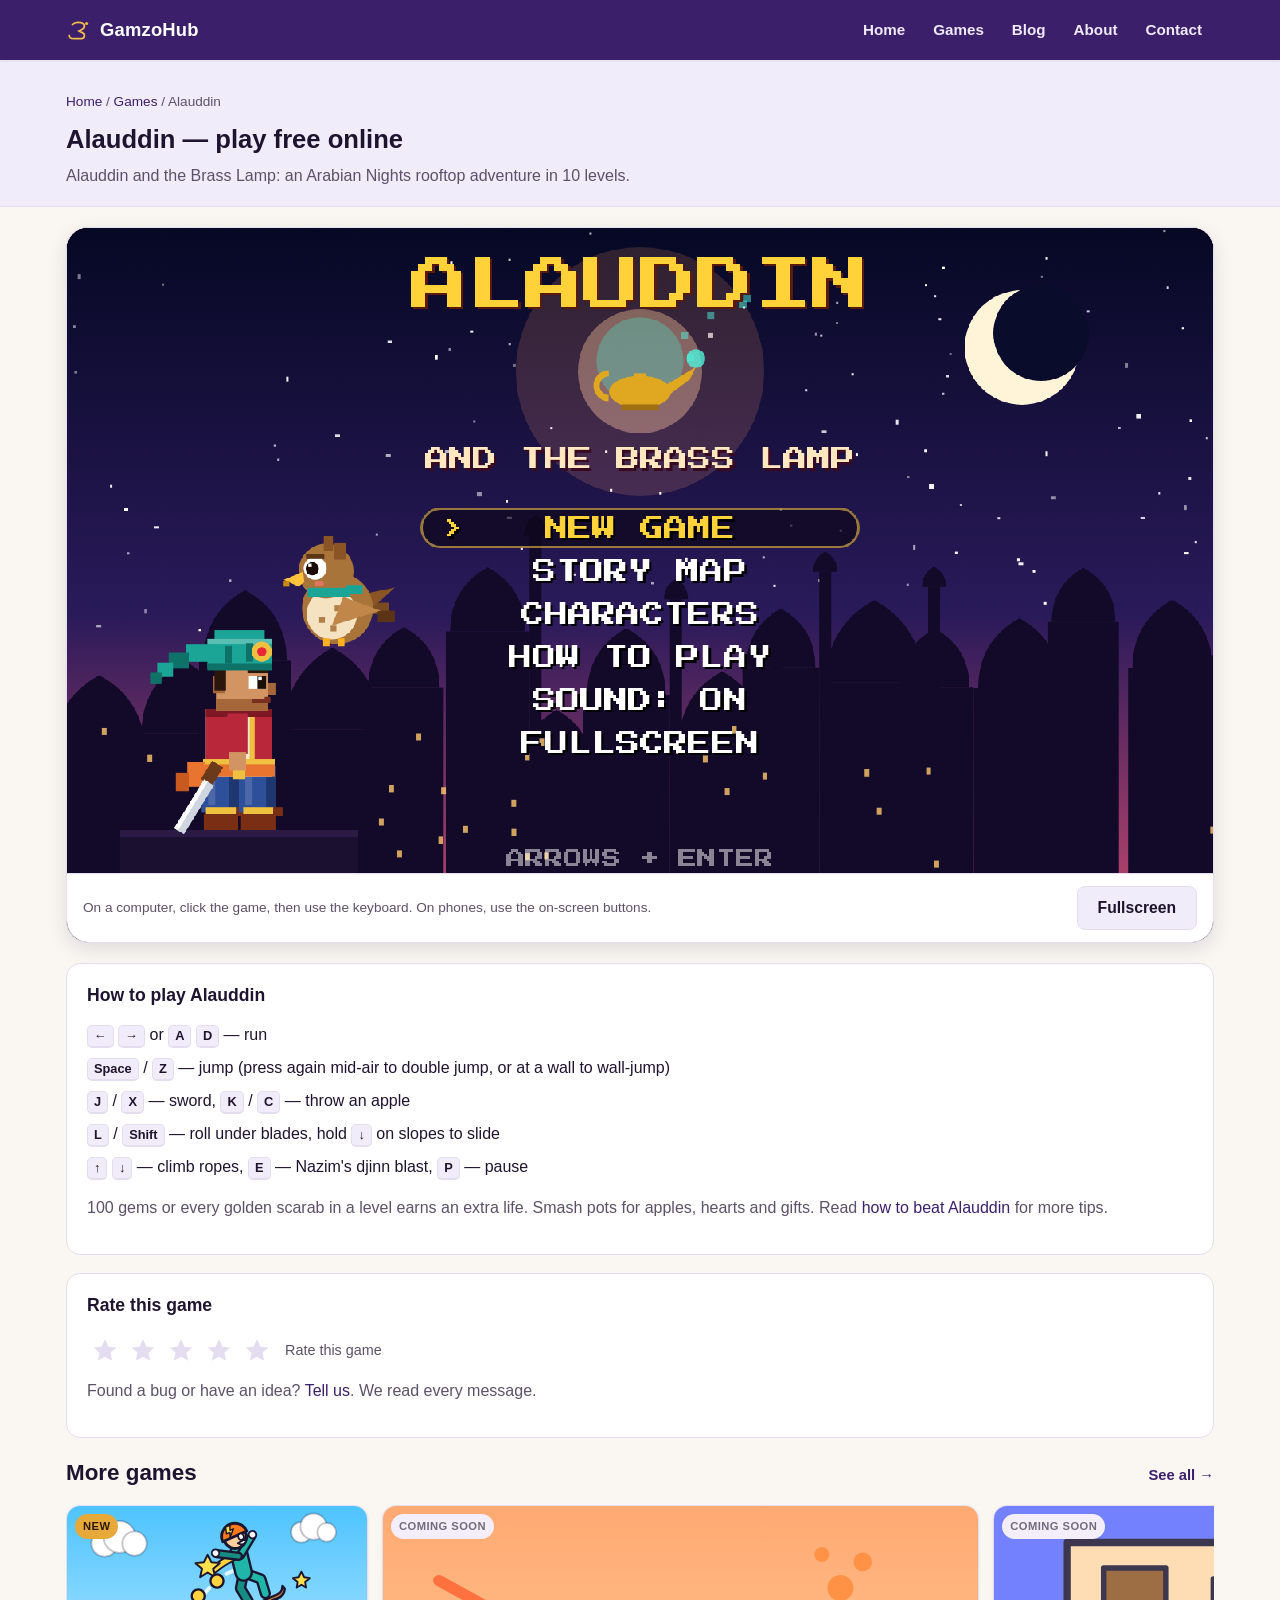
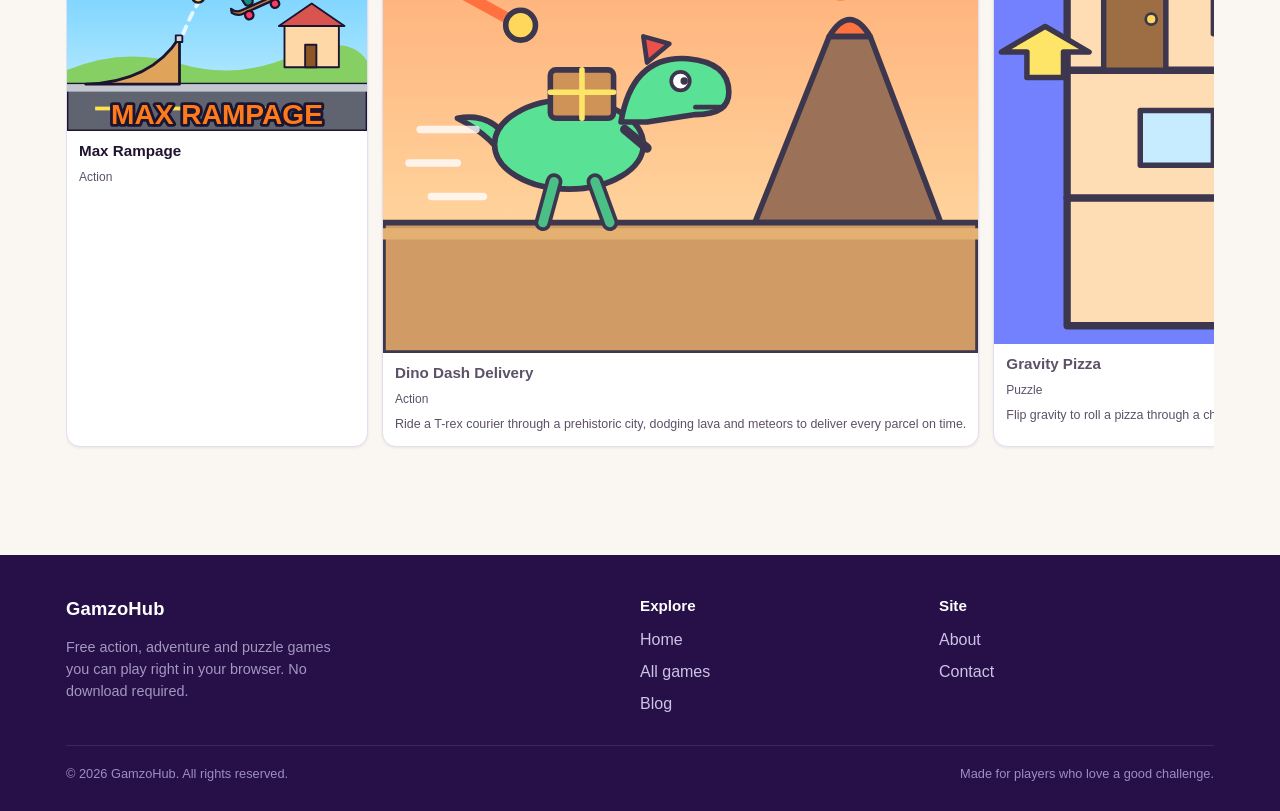
==== play/alauddin/index.html @ 5028b27e "Alauddin and Max Rampage Games Added" ====
<!doctype html>
<html lang="en">
<head>
<meta charset="utf-8">
<meta name="viewport" content="width=device-width, initial-scale=1">
<title>Play Alauddin Free Online — Arabian Nights Platformer | GamzoHub</title>
<meta name="description" content="Play Alauddin free online: run the rooftops as Alauddin, free the djinn and defeat the Serpent Vizier in this Arabian Nights platformer. No download needed.">
<meta property="og:type" content="website">
<meta property="og:site_name" content="GamzoHub">
<meta property="og:title" content="Play Alauddin Free Online — Arabian Nights Platformer | GamzoHub">
<meta property="og:description" content="Play Alauddin free online: run the rooftops as Alauddin, free the djinn and defeat the Serpent Vizier in this Arabian Nights platformer. No download needed.">
<meta property="og:url" content="https://gamzohub.com/play/alauddin/">
<meta name="twitter:card" content="summary">
<link rel="canonical" href="https://gamzohub.com/play/alauddin/">
<link rel="icon" href="/favicon.svg" type="image/svg+xml">
<link rel="stylesheet" href="/assets/css/style.css">
</head>
<body>
<a class="skip-link" href="#main">Skip to content</a>

<header class="site-header">
  <div class="container">
    <a class="brand" href="/">
      <svg class="lamp-icon" viewBox="0 0 24 24" fill="none" aria-hidden="true"><path d="M3 17c0 2 2 3 4 3h7c2 0 3-1 3-3 0-1.5-1.5-2.5-3-3l-2-1 2-1c2-1 3-2 3-3.5C17 6 14 5 11 5c-2 0-4 .7-5 2" stroke="#f2b94b" stroke-width="1.6" stroke-linecap="round"/><circle cx="19" cy="6" r="1.4" fill="#f2b94b"/></svg>
      GamzoHub
    </a>
    <nav class="nav-desktop" aria-label="Primary">
      <ul>
        <li><a href="/">Home</a></li>
        <li><a href="/games/">Games</a></li>
        <li><a href="/blog/">Blog</a></li>
        <li><a href="/about/">About</a></li>
        <li><a href="/contact/">Contact</a></li>
      </ul>
    </nav>
    <button class="nav-toggle" aria-label="Open menu" aria-expanded="false" aria-controls="mobile-nav">
      <svg viewBox="0 0 24 24" fill="none" stroke="currentColor" stroke-width="2" stroke-linecap="round"><path d="M4 7h16M4 12h16M4 17h16"/></svg>
    </button>
  </div>
</header>
<nav class="nav-mobile" id="mobile-nav" aria-label="Mobile">
  <ul>
    <li><a href="/">Home</a></li>
    <li><a href="/games/">Games</a></li>
    <li><a href="/blog/">Blog</a></li>
    <li><a href="/about/">About</a></li>
    <li><a href="/contact/">Contact</a></li>
  </ul>
</nav>

<main id="main">
  <div class="play-hero">
    <div class="container">
      <p class="breadcrumb"><a href="/">Home</a> / <a href="/games/">Games</a> / Alauddin</p>
      <h1>Alauddin — play free online</h1>
      <p class="tagline">Alauddin and the Brass Lamp: an Arabian Nights rooftop adventure in 10 levels.</p>
    </div>
  </div>

  <div class="container">
    <section class="game-stage game-stage--frame" aria-label="Alauddin game">
      <div class="game-frame-wrap">
        <iframe id="alauddin-frame" src="/games/alauddin/game.html" title="Alauddin — Alauddin and the Brass Lamp" allow="fullscreen; gamepad; autoplay" allowfullscreen></iframe>
      </div>
      <div class="game-frame-actions">
        <div><span class="text-muted">On a computer, click the game, then use the keyboard. On phones, use the on-screen buttons.</span></div>
        <button class="btn btn-secondary" id="alauddin-fullscreen" type="button">Fullscreen</button>
      </div>
    </section>

    <section class="instructions-card">
      <h2>How to play Alauddin</h2>
      <ul class="controls-list">
        <li><kbd>←</kbd> <kbd>→</kbd> or <kbd>A</kbd> <kbd>D</kbd> — run</li>
        <li><kbd>Space</kbd> / <kbd>Z</kbd> — jump (press again mid-air to double jump, or at a wall to wall-jump)</li>
        <li><kbd>J</kbd> / <kbd>X</kbd> — sword, <kbd>K</kbd> / <kbd>C</kbd> — throw an apple</li>
        <li><kbd>L</kbd> / <kbd>Shift</kbd> — roll under blades, hold <kbd>↓</kbd> on slopes to slide</li>
        <li><kbd>↑</kbd> <kbd>↓</kbd> — climb ropes, <kbd>E</kbd> — Nazim's djinn blast, <kbd>P</kbd> — pause</li>
      </ul>
      <p class="text-muted">100 gems or every golden scarab in a level earns an extra life. Smash pots for apples, hearts and gifts. Read <a href="/blog/beat-alauddin-level-5/">how to beat Alauddin</a> for more tips.</p>
    </section>

    <section class="info-card">
      <h2>Rate this game</h2>
      <div class="rating-widget" id="alauddin-rating">
        <div class="stars" role="group" aria-label="Rate Alauddin out of 5 stars">
          <button type="button" data-value="1" aria-label="1 star"><svg viewBox="0 0 24 24" fill="currentColor"><path d="M12 2l2.9 6.3 6.9.6-5.2 4.6 1.6 6.8L12 16.9 5.8 20.3l1.6-6.8L2.2 8.9l6.9-.6z"/></svg></button>
          <button type="button" data-value="2" aria-label="2 stars"><svg viewBox="0 0 24 24" fill="currentColor"><path d="M12 2l2.9 6.3 6.9.6-5.2 4.6 1.6 6.8L12 16.9 5.8 20.3l1.6-6.8L2.2 8.9l6.9-.6z"/></svg></button>
          <button type="button" data-value="3" aria-label="3 stars"><svg viewBox="0 0 24 24" fill="currentColor"><path d="M12 2l2.9 6.3 6.9.6-5.2 4.6 1.6 6.8L12 16.9 5.8 20.3l1.6-6.8L2.2 8.9l6.9-.6z"/></svg></button>
          <button type="button" data-value="4" aria-label="4 stars"><svg viewBox="0 0 24 24" fill="currentColor"><path d="M12 2l2.9 6.3 6.9.6-5.2 4.6 1.6 6.8L12 16.9 5.8 20.3l1.6-6.8L2.2 8.9l6.9-.6z"/></svg></button>
          <button type="button" data-value="5" aria-label="5 stars"><svg viewBox="0 0 24 24" fill="currentColor"><path d="M12 2l2.9 6.3 6.9.6-5.2 4.6 1.6 6.8L12 16.9 5.8 20.3l1.6-6.8L2.2 8.9l6.9-.6z"/></svg></button>
        </div>
        <span class="rating-summary">Rate this game</span>
      </div>
      <p class="text-muted" style="margin-top:10px;">Found a bug or have an idea? <a href="/contact/">Tell us</a>. We read every message.</p>
    </section>

    <section class="section" aria-labelledby="related-heading" style="padding-top:0;">
      <div class="section-head">
        <h2 id="related-heading">More games</h2>
        <a class="see-all" href="/games/">See all →</a>
      </div>
      <div class="related-strip" id="related-strip"></div>
    </section>
  </div>
</main>

<footer class="site-footer">
  <div class="container">
    <div class="footer-grid">
      <div class="footer-brand">
        <div class="brand" style="color:#fff;margin-bottom:8px;">GamzoHub</div>
        <p>Free action, adventure and puzzle games you can play right in your browser. No download required.</p>
      </div>
      <div>
        <h4>Explore</h4>
        <ul>
          <li><a href="/">Home</a></li>
          <li><a href="/games/">All games</a></li>
          <li><a href="/blog/">Blog</a></li>
        </ul>
      </div>
      <div>
        <h4>Site</h4>
        <ul>
          <li><a href="/about/">About</a></li>
          <li><a href="/contact/">Contact</a></li>
        </ul>
      </div>
    </div>
    <div class="footer-bottom">
      <span>&copy; 2026 GamzoHub. All rights reserved.</span>
      <span>Made for players who love a good challenge.</span>
    </div>
  </div>
</footer>

<script src="/assets/js/games-data.js"></script>
<script src="/assets/js/main.js"></script>
<script>
  (function () {
    const strip = document.getElementById("related-strip");
    (window.GAMZOHUB_GAMES || [])
      .filter((g) => g.slug !== "alauddin")
      .forEach((g) => strip.appendChild(gamzohubCreateCard(g)));
    gamzohubInitRatingWidget(document.getElementById("alauddin-rating"), "alauddin");
    const frame = document.getElementById("alauddin-frame");
    document.getElementById("alauddin-fullscreen").addEventListener("click", function () {
      const req = frame.requestFullscreen || frame.webkitRequestFullscreen;
      // iOS Safari can't fullscreen an iframe, so open the game on its own page instead.
      if (!req || !(document.fullscreenEnabled || document.webkitFullscreenEnabled)) { window.location.href = "/games/alauddin/game.html"; return; }
      Promise.resolve(req.call(frame)).catch(function () { window.location.href = "/games/alauddin/game.html"; });
      frame.focus({ preventScroll: true });
    });
    frame.addEventListener("load", function () { frame.focus({ preventScroll: true }); });
  })();
</script>
</body>
</html>
---- assets/css/style.css ----
/* GamzoHub design system — mobile-first */

:root {
  /* Brand surfaces stay deep purple in both themes so white text keeps contrast. */
  --brand: #3b1f6b;
  --brand-dark: #271047;
  --color-bg: #faf7f2;
  --color-surface: #ffffff;
  --color-surface-2: #f1ecf9;
  --color-text: #1f1430;
  --color-text-muted: #5c5168;
  --color-primary: #3b1f6b;
  --color-primary-dark: #271047;
  --color-accent: #e8a93b;
  --color-accent-dark: #c6861c;
  --color-border: #e4ddf0;
  --color-success: #2f9e5b;
  --radius-sm: 8px;
  --radius-md: 14px;
  --radius-lg: 22px;
  --shadow-sm: 0 1px 3px rgba(31, 20, 48, 0.08);
  --shadow-md: 0 6px 20px rgba(31, 20, 48, 0.12);
  --shadow-lg: 0 14px 40px rgba(31, 20, 48, 0.18);
  --header-h: 60px;
  --max-w: 1180px;
  --font-sans: -apple-system, BlinkMacSystemFont, "Segoe UI", Roboto, Helvetica, Arial, sans-serif;
}

@media (prefers-color-scheme: dark) {
  :root:not([data-theme="light"]) {
    --color-bg: #140c22;
    --color-surface: #1d1333;
    --color-surface-2: #261a40;
    --color-text: #f3eefc;
    --color-text-muted: #b6abc9;
    --color-primary: #a98cf0;
    --color-primary-dark: #8a68e0;
    --color-accent: #f2b94b;
    --color-accent-dark: #e8a93b;
    --color-border: #332552;
    --shadow-sm: 0 1px 3px rgba(0, 0, 0, 0.35);
    --shadow-md: 0 6px 20px rgba(0, 0, 0, 0.45);
    --shadow-lg: 0 14px 40px rgba(0, 0, 0, 0.55);
  }
}

:root[data-theme="dark"] {
  --color-bg: #140c22;
  --color-surface: #1d1333;
  --color-surface-2: #261a40;
  --color-text: #f3eefc;
  --color-text-muted: #b6abc9;
  --color-primary: #a98cf0;
  --color-primary-dark: #8a68e0;
  --color-accent: #f2b94b;
  --color-accent-dark: #e8a93b;
  --color-border: #332552;
  --shadow-sm: 0 1px 3px rgba(0, 0, 0, 0.35);
  --shadow-md: 0 6px 20px rgba(0, 0, 0, 0.45);
  --shadow-lg: 0 14px 40px rgba(0, 0, 0, 0.55);
}

* { box-sizing: border-box; }
html { -webkit-text-size-adjust: 100%; scroll-behavior: smooth; }

body {
  margin: 0;
  background: var(--color-bg);
  color: var(--color-text);
  font-family: var(--font-sans);
  line-height: 1.5;
  -webkit-font-smoothing: antialiased;
}

img, svg { max-width: 100%; display: block; }
a { color: var(--color-primary); text-decoration: none; }
a:hover { text-decoration: underline; }

.container {
  max-width: var(--max-w);
  margin: 0 auto;
  padding: 0 16px;
}

/* Skip link for a11y */
.skip-link {
  position: absolute;
  left: -9999px;
  top: 0;
  background: var(--color-primary);
  color: #fff;
  padding: 10px 16px;
  border-radius: 0 0 8px 0;
  z-index: 1000;
}
.skip-link:focus { left: 0; }

:focus-visible {
  outline: 3px solid var(--color-accent);
  outline-offset: 2px;
}

/* ---------- Header ---------- */
.site-header {
  position: sticky;
  top: 0;
  z-index: 100;
  height: var(--header-h);
  display: flex;
  align-items: center;
  background: var(--brand);
  box-shadow: var(--shadow-sm);
}

.site-header .container {
  display: flex;
  align-items: center;
  justify-content: space-between;
  gap: 12px;
  width: 100%;
}

.brand {
  display: flex;
  align-items: center;
  gap: 8px;
  font-weight: 800;
  font-size: 1.15rem;
  color: #fff;
  letter-spacing: 0.2px;
}
.brand:hover { text-decoration: none; opacity: 0.92; }
.brand .lamp-icon { width: 26px; height: 26px; flex: none; }

.nav-desktop {
  display: none;
}
.nav-desktop ul {
  display: flex;
  gap: 4px;
  margin: 0;
  padding: 0;
  list-style: none;
}
.nav-desktop a {
  color: #efe9fb;
  padding: 8px 12px;
  border-radius: var(--radius-sm);
  font-weight: 600;
  font-size: 0.95rem;
}
.nav-desktop a:hover,
.nav-desktop a[aria-current="page"] {
  background: rgba(255, 255, 255, 0.12);
  text-decoration: none;
  color: #fff;
}

.nav-toggle {
  display: inline-flex;
  align-items: center;
  justify-content: center;
  width: 42px;
  height: 42px;
  border-radius: var(--radius-sm);
  background: transparent;
  border: none;
  color: #fff;
  cursor: pointer;
}
.nav-toggle:hover { background: rgba(255, 255, 255, 0.12); }
.nav-toggle svg { width: 24px; height: 24px; }

.nav-mobile {
  display: none;
  position: fixed;
  inset: var(--header-h) 0 0 0;
  background: var(--brand-dark);
  z-index: 99;
  overflow-y: auto;
}
.nav-mobile.open { display: block; }
.nav-mobile ul {
  list-style: none;
  margin: 0;
  padding: 10px 16px 24px;
}
.nav-mobile a {
  display: block;
  color: #fff;
  font-size: 1.1rem;
  font-weight: 600;
  padding: 14px 6px;
  border-bottom: 1px solid rgba(255, 255, 255, 0.1);
}
.nav-mobile a:hover { text-decoration: none; opacity: 0.85; }

@media (min-width: 760px) {
  .nav-desktop { display: block; }
  .nav-toggle { display: none; }
  .nav-mobile { display: none !important; }
}

/* ---------- Hero ---------- */
.hero {
  background: radial-gradient(1200px 400px at 20% -10%, rgba(232, 169, 59, 0.25), transparent 60%),
    linear-gradient(160deg, var(--brand), var(--brand-dark));
  color: #fff;
  padding: 44px 0 56px;
}
.hero h1 {
  font-size: clamp(1.7rem, 5vw, 2.7rem);
  margin: 0 0 10px;
  line-height: 1.15;
}
.hero p {
  color: #e7defa;
  font-size: 1.05rem;
  max-width: 55ch;
  margin: 0 0 20px;
}
.hero-actions { display: flex; gap: 12px; flex-wrap: wrap; }

/* ---------- Buttons ---------- */
.btn {
  display: inline-flex;
  align-items: center;
  justify-content: center;
  gap: 8px;
  border: none;
  border-radius: var(--radius-sm);
  padding: 12px 20px;
  font-weight: 700;
  font-size: 0.98rem;
  cursor: pointer;
  min-height: 44px;
  transition: transform 0.08s ease, box-shadow 0.15s ease;
}
.btn:hover { text-decoration: none; }
.btn:active { transform: translateY(1px); }
.btn-primary { background: var(--color-accent); color: #2a1a03; }
.btn-primary:hover { background: var(--color-accent-dark); }
.btn-ghost {
  background: rgba(255, 255, 255, 0.08);
  color: #fff;
  border: 1px solid rgba(255, 255, 255, 0.35);
}
.btn-ghost:hover { background: rgba(255, 255, 255, 0.16); }
.btn-secondary {
  background: var(--color-surface-2);
  color: var(--color-text);
  border: 1px solid var(--color-border);
}
.btn-secondary:hover { background: var(--color-border); }
.btn-block { width: 100%; }

/* ---------- Section headings ---------- */
.section { padding: 40px 0; }
.section-head {
  display: flex;
  align-items: baseline;
  justify-content: space-between;
  gap: 12px;
  margin-bottom: 16px;
  flex-wrap: wrap;
}
.section-head h2 { margin: 0; font-size: 1.4rem; }
.section-head .see-all { font-weight: 700; font-size: 0.92rem; white-space: nowrap; }

/* ---------- Filter bar ---------- */
.filter-bar {
  display: flex;
  flex-direction: column;
  gap: 12px;
  margin-bottom: 20px;
}
.search-input-wrap { position: relative; }
.search-input-wrap svg {
  position: absolute;
  left: 12px;
  top: 50%;
  transform: translateY(-50%);
  width: 18px;
  height: 18px;
  color: var(--color-text-muted);
}
#game-search {
  width: 100%;
  padding: 12px 12px 12px 38px;
  border-radius: var(--radius-sm);
  border: 1px solid var(--color-border);
  background: var(--color-surface);
  color: var(--color-text);
  font-size: 1rem;
  min-height: 44px;
}
.category-pills {
  display: flex;
  gap: 8px;
  overflow-x: auto;
  padding-bottom: 4px;
  -webkit-overflow-scrolling: touch;
  scrollbar-width: thin;
}
.pill {
  flex: none;
  border: 1px solid var(--color-border);
  background: var(--color-surface);
  color: var(--color-text);
  padding: 9px 16px;
  border-radius: 999px;
  font-weight: 600;
  font-size: 0.88rem;
  cursor: pointer;
  min-height: 40px;
}
.pill[aria-pressed="true"] {
  background: var(--color-accent);
  border-color: var(--color-accent);
  color: #2a1a03;
}

@media (min-width: 640px) {
  .filter-bar { flex-direction: row; align-items: center; justify-content: space-between; }
  .search-input-wrap { width: 280px; }
}

/* ---------- Game grid / cards ---------- */
.game-grid {
  display: grid;
  grid-template-columns: repeat(2, 1fr);
  gap: 14px;
}
@media (min-width: 540px) {
  .game-grid { grid-template-columns: repeat(3, 1fr); gap: 18px; }
}
@media (min-width: 860px) {
  .game-grid { grid-template-columns: repeat(4, 1fr); }
}
@media (min-width: 1080px) {
  .game-grid { grid-template-columns: repeat(5, 1fr); }
}

.game-card {
  position: relative;
  background: var(--color-surface);
  border: 1px solid var(--color-border);
  border-radius: var(--radius-md);
  overflow: hidden;
  box-shadow: var(--shadow-sm);
  transition: transform 0.15s ease, box-shadow 0.15s ease;
}
.game-card:hover { transform: translateY(-3px); box-shadow: var(--shadow-md); }

.game-card a.card-link {
  display: block;
  color: inherit;
}
.game-card a.card-link:hover { text-decoration: none; }

.thumb-wrap {
  aspect-ratio: 4 / 3;
  background: var(--color-surface-2);
  position: relative;
  overflow: hidden;
}
.thumb-wrap img { width: 100%; height: 100%; object-fit: cover; }
.thumb-wrap .play-overlay {
  position: absolute;
  inset: 0;
  display: flex;
  align-items: center;
  justify-content: center;
  background: rgba(31, 20, 48, 0.0);
  transition: background 0.15s ease;
}
.game-card:hover .play-overlay { background: rgba(31, 20, 48, 0.28); }
.play-overlay svg {
  width: 44px;
  height: 44px;
  opacity: 0;
  transform: scale(0.8);
  transition: opacity 0.15s ease, transform 0.15s ease;
  filter: drop-shadow(0 2px 6px rgba(0, 0, 0, 0.4));
}
.game-card:hover .play-overlay svg { opacity: 1; transform: scale(1); }

.badge {
  position: absolute;
  top: 8px;
  left: 8px;
  background: var(--color-accent);
  color: #2a1a03;
  font-size: 0.7rem;
  font-weight: 800;
  text-transform: uppercase;
  letter-spacing: 0.04em;
  padding: 4px 8px;
  border-radius: 999px;
  z-index: 2;
}
.badge.trending { background: #ef5f5f; color: #fff; }
.badge.soon { background: var(--color-surface-2); color: var(--color-text-muted); }

.card-body { padding: 10px 12px 14px; }
.card-body h3 {
  margin: 0 0 4px;
  font-size: 0.95rem;
  line-height: 1.25;
}
.card-body .cat-tag {
  font-size: 0.75rem;
  color: var(--color-text-muted);
  text-transform: capitalize;
}

.game-card.is-locked .thumb-wrap { opacity: 0.85; }
.game-card.is-locked:hover { transform: none; box-shadow: var(--shadow-sm); }
.card-desc { margin: 6px 0 0; font-size: 0.78rem; line-height: 1.35; color: var(--color-text-muted); }
.game-card.is-locked .card-body h3 { color: var(--color-text-muted); }

.empty-state {
  text-align: center;
  padding: 40px 20px;
  color: var(--color-text-muted);
}

/* ---------- Game play page ---------- */
.play-hero {
  background: var(--color-surface-2);
  border-bottom: 1px solid var(--color-border);
  padding: 18px 0;
}
.breadcrumb {
  font-size: 0.85rem;
  color: var(--color-text-muted);
  margin-bottom: 8px;
}
.play-hero h1 { margin: 0 0 6px; font-size: 1.6rem; }
.play-hero .tagline { color: var(--color-text-muted); margin: 0; }

.game-stage {
  background: var(--color-surface);
  border: 1px solid var(--color-border);
  border-radius: var(--radius-lg);
  box-shadow: var(--shadow-md);
  padding: 16px;
  margin: 20px 0;
}
.game-stage--frame { padding: 0; overflow: hidden; background: #0d0716; }
.game-frame-wrap {
  position: relative;
  width: 100%;
  aspect-ratio: 16 / 9;
  max-height: calc(100vh - var(--header-h) - 120px);
  min-height: 260px;
}
.game-frame-wrap iframe {
  position: absolute;
  inset: 0;
  width: 100%;
  height: 100%;
  border: 0;
  display: block;
}
@media (max-width: 640px) and (orientation: portrait) {
  .game-frame-wrap { aspect-ratio: 3 / 4; max-height: none; }
  /* Fixed 16:9 canvases letterbox badly in a tall box. */
  .game-frame-wrap--wide { aspect-ratio: 16 / 9; min-height: 0; }
}
.rotate-hint { display: none; }
@media (max-width: 640px) and (orientation: portrait) {
  .rotate-hint { display: block; margin: 0; font-weight: 600; color: var(--color-text); }
}
.game-frame-actions {
  display: flex;
  align-items: center;
  justify-content: space-between;
  gap: 12px;
  flex-wrap: wrap;
  padding: 12px 16px;
  background: var(--color-surface);
  border-top: 1px solid var(--color-border);
  font-size: 0.85rem;
}
.controls-list { list-style: none; padding: 0; margin: 0 0 12px; display: grid; gap: 8px; }
kbd {
  display: inline-block;
  min-width: 1.6em;
  padding: 1px 6px;
  border: 1px solid var(--color-border);
  border-bottom-width: 2px;
  border-radius: 5px;
  background: var(--color-surface-2);
  font: 600 0.8rem/1.4 var(--font-sans);
  text-align: center;
}

.instructions-card, .info-card {
  background: var(--color-surface);
  border: 1px solid var(--color-border);
  border-radius: var(--radius-md);
  padding: 18px 20px;
  margin-bottom: 18px;
}
.instructions-card h2, .info-card h2 { margin-top: 0; font-size: 1.1rem; }

.related-strip {
  display: flex;
  gap: 14px;
  overflow-x: auto;
  padding-bottom: 8px;
  -webkit-overflow-scrolling: touch;
}
.related-strip .game-card { min-width: 150px; flex: none; }

/* Rating widget */
.rating-widget {
  display: flex;
  align-items: center;
  gap: 10px;
  flex-wrap: wrap;
}
.stars { display: inline-flex; gap: 2px; }
.stars button {
  background: none;
  border: none;
  cursor: pointer;
  padding: 4px;
  width: 36px;
  height: 36px;
  color: var(--color-border);
}
.stars button svg { width: 100%; height: 100%; }
.stars button.filled,
.stars button:hover,
.stars button:focus-visible {
  color: var(--color-accent);
}
.rating-summary { font-size: 0.9rem; color: var(--color-text-muted); }

/* ---------- Category / blog ---------- */
.page-hero {
  background: var(--color-surface-2);
  padding: 32px 0;
  border-bottom: 1px solid var(--color-border);
}
.page-hero h1 { margin: 0 0 8px; font-size: 1.8rem; }
.page-hero p { margin: 0; color: var(--color-text-muted); max-width: 65ch; }

.blog-list {
  display: grid;
  gap: 16px;
  grid-template-columns: 1fr;
}
@media (min-width: 680px) {
  .blog-list { grid-template-columns: 1fr 1fr; }
}
.blog-card {
  background: var(--color-surface);
  border: 1px solid var(--color-border);
  border-radius: var(--radius-md);
  padding: 18px;
  box-shadow: var(--shadow-sm);
}
.blog-card .meta { font-size: 0.8rem; color: var(--color-text-muted); margin-bottom: 6px; }
.blog-card h2 { margin: 0 0 8px; font-size: 1.15rem; }
.blog-card p { margin: 0 0 10px; color: var(--color-text-muted); }

.prose { max-width: 70ch; }
.prose h2 { margin-top: 1.6em; }
.prose ul, .prose ol { padding-left: 1.3em; }
.prose code {
  background: var(--color-surface-2);
  padding: 1px 6px;
  border-radius: 4px;
}

/* ---------- Forms (contact) ---------- */
.form-field { margin-bottom: 16px; display: flex; flex-direction: column; gap: 6px; }
.form-field label { font-weight: 700; font-size: 0.9rem; }
.form-field input,
.form-field textarea {
  border: 1px solid var(--color-border);
  border-radius: var(--radius-sm);
  padding: 12px;
  font-size: 1rem;
  font-family: inherit;
  background: var(--color-surface);
  color: var(--color-text);
  min-height: 44px;
}
.form-field textarea { min-height: 120px; resize: vertical; }
.contact-card {
  background: var(--color-surface);
  border: 1px solid var(--color-border);
  border-radius: var(--radius-lg);
  padding: 24px;
  box-shadow: var(--shadow-sm);
  max-width: 560px;
}

/* ---------- Footer ---------- */
.site-footer {
  background: var(--brand-dark);
  color: #cdc3e6;
  margin-top: 60px;
  padding: 40px 0 28px;
}
.footer-grid {
  display: grid;
  gap: 24px;
  grid-template-columns: 1fr;
}
@media (min-width: 640px) {
  .footer-grid { grid-template-columns: 2fr 1fr 1fr; }
}
.footer-grid h4 { color: #fff; margin: 0 0 10px; font-size: 0.95rem; }
.footer-grid ul { list-style: none; margin: 0; padding: 0; display: flex; flex-direction: column; gap: 8px; }
.footer-grid a { color: #cdc3e6; }
.footer-grid a:hover { color: #fff; }
.footer-brand p { color: #a497c2; max-width: 36ch; font-size: 0.9rem; }
.footer-bottom {
  border-top: 1px solid rgba(255, 255, 255, 0.1);
  margin-top: 28px;
  padding-top: 18px;
  font-size: 0.8rem;
  color: #9c8fbe;
  display: flex;
  justify-content: space-between;
  flex-wrap: wrap;
  gap: 8px;
}

/* ---------- Utilities ---------- */
.visually-hidden {
  position: absolute;
  width: 1px; height: 1px;
  overflow: hidden;
  clip: rect(0 0 0 0);
  white-space: nowrap;
}
.text-muted { color: var(--color-text-muted); }
.mt-0 { margin-top: 0; }
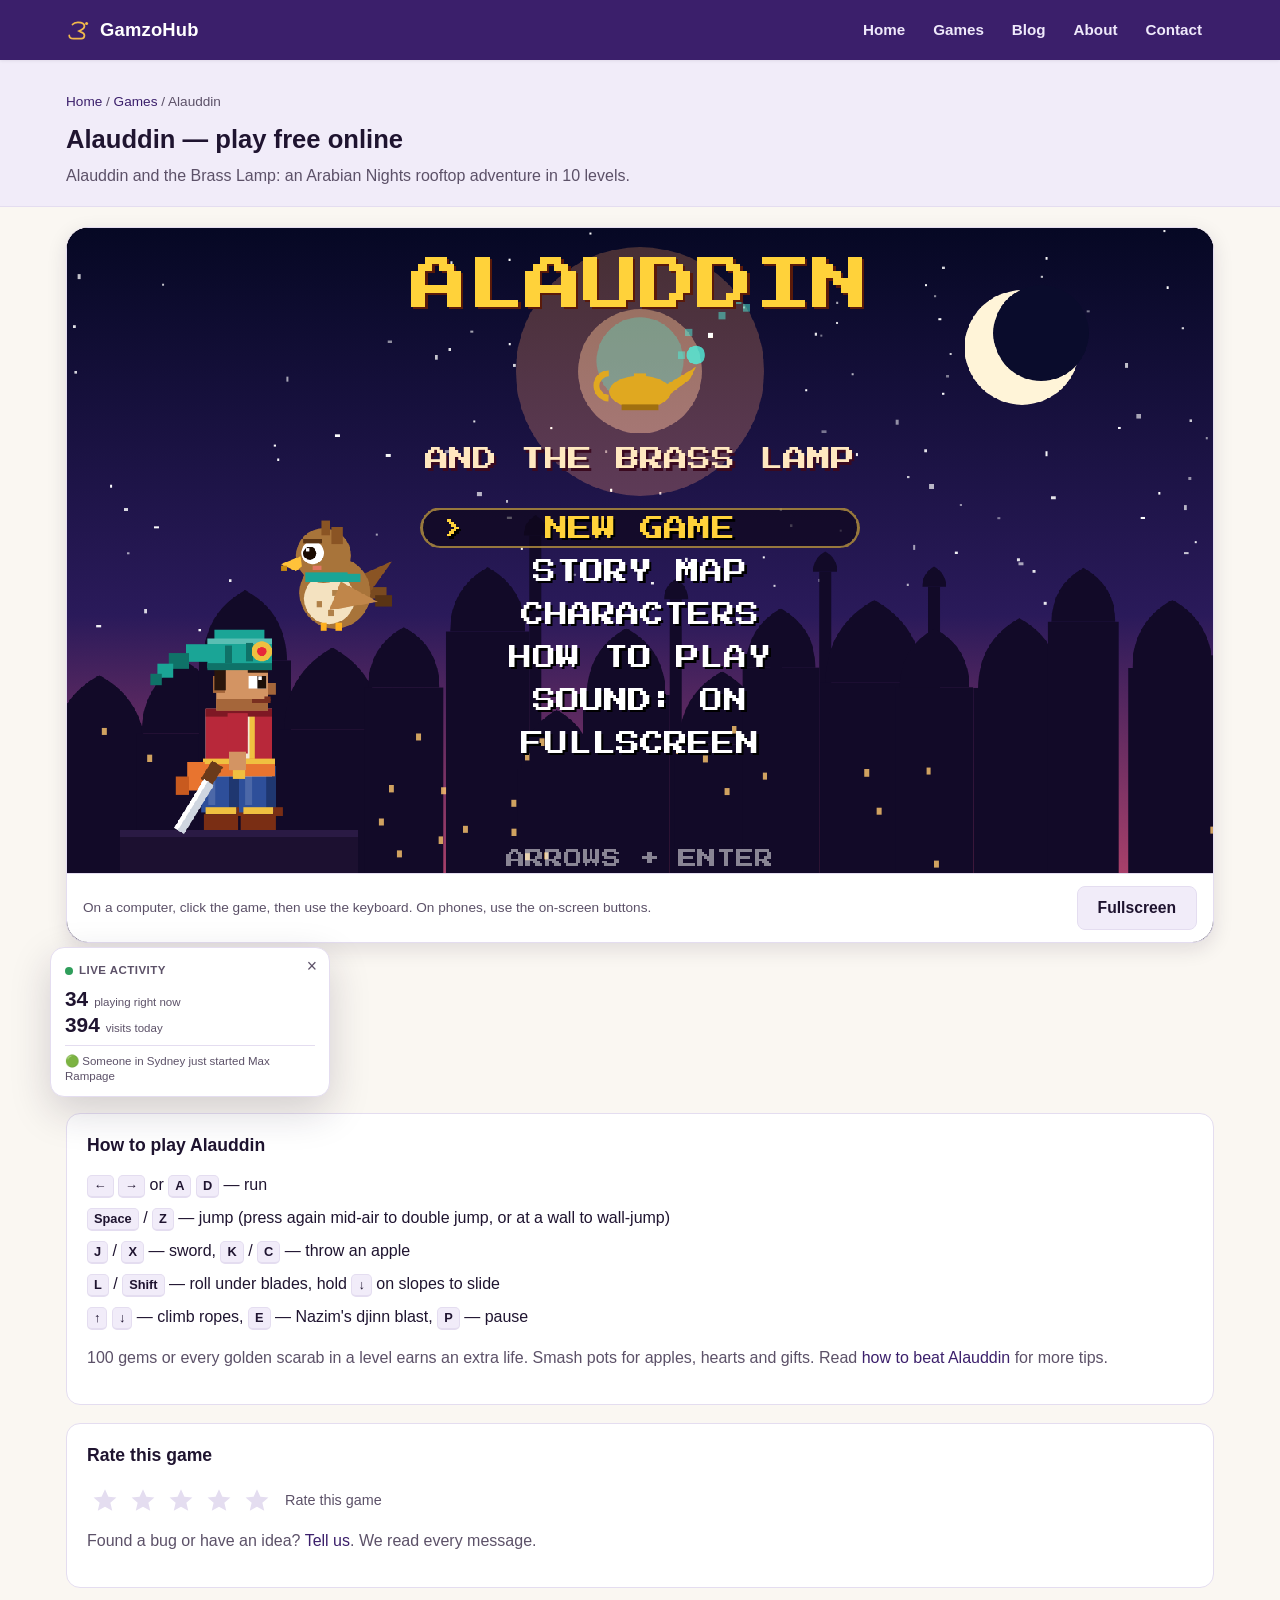
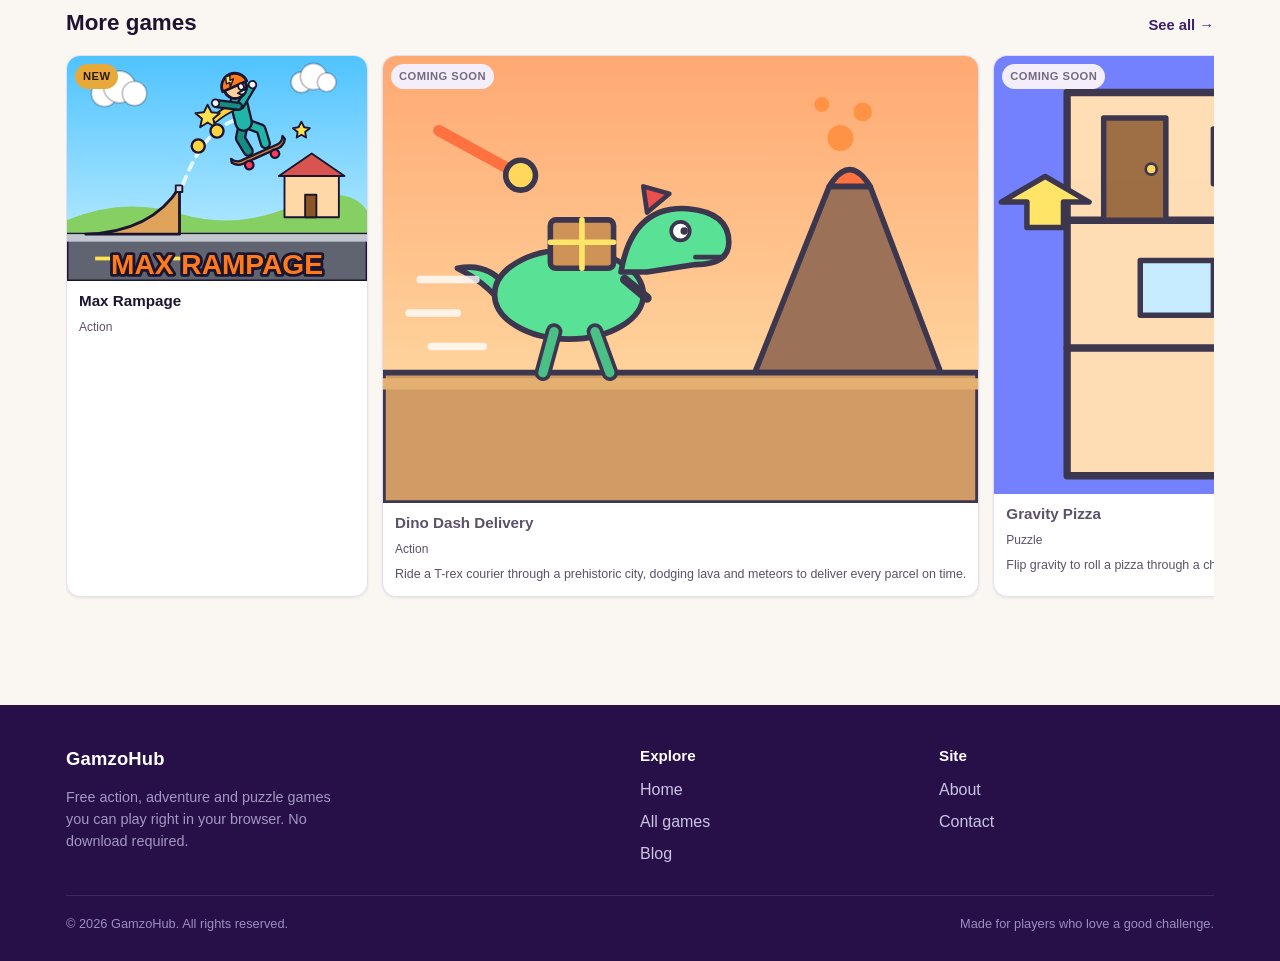
==== commit 07cc3783: "Visits Added" ====
--- a/play/alauddin/index.html
+++ b/play/alauddin/index.html
@@ -68,6 +68,8 @@
       </div>
     </section>
 
+    <div id="live-widget-slot"></div>
+
     <section class="instructions-card">
       <h2>How to play Alauddin</h2>
       <ul class="controls-list">
@@ -137,6 +139,7 @@
 
 <script src="/assets/js/games-data.js"></script>
 <script src="/assets/js/main.js"></script>
+<script src="/assets/js/live-widget.js"></script>
 <script>
   (function () {
     const strip = document.getElementById("related-strip");
--- a/assets/css/style.css
+++ b/assets/css/style.css
@@ -642,3 +642,133 @@
 }
 .text-muted { color: var(--color-text-muted); }
 .mt-0 { margin-top: 0; }
+
+/* ---------- Live activity widget (home page) ---------- */
+.live-widget {
+  position: fixed;
+  right: 16px;
+  bottom: 16px;
+  z-index: 60;
+  width: 216px;
+  max-width: calc(100vw - 32px);
+  background: var(--color-surface);
+  border: 1px solid var(--color-border);
+  border-radius: var(--radius-md);
+  box-shadow: var(--shadow-lg);
+  padding: 14px 14px 12px;
+  opacity: 0;
+  transform: translateY(16px) scale(0.96);
+  transition: opacity 0.35s ease, transform 0.35s ease;
+  pointer-events: none;
+}
+.live-widget.show { opacity: 1; transform: translateY(0) scale(1); pointer-events: auto; }
+@media (max-width: 560px) {
+  .live-widget:not(.inline) { width: auto; left: 16px; right: 16px; bottom: 12px; padding: 10px 12px 10px; }
+}
+
+/* Inline variant: used on game pages, where a fixed corner widget would risk
+   covering the game iframe's own controls. Same card, but part of normal
+   page flow (position: relative keeps it a valid containing block for the
+   toast/confetti children below, without taking it out of the document flow). */
+.live-widget.inline {
+  position: relative;
+  width: 280px;
+  max-width: 100%;
+  margin: 18px 0 0;
+  transform: none;
+}
+.live-widget.inline .live-milestone-toast {
+  position: static;
+  width: auto;
+  max-width: none;
+  margin-top: 10px;
+  transform: none;
+}
+.live-widget.inline .live-confetti { left: 0; bottom: auto; top: -8px; }
+
+.live-widget-close {
+  position: absolute;
+  top: 6px;
+  right: 8px;
+  background: none;
+  border: none;
+  font-size: 1.1rem;
+  line-height: 1;
+  color: var(--color-text-muted);
+  cursor: pointer;
+  padding: 4px;
+}
+.live-widget-close:hover { color: var(--color-text); }
+
+.live-widget-head {
+  display: flex;
+  align-items: center;
+  gap: 6px;
+  font-size: 0.72rem;
+  font-weight: 800;
+  text-transform: uppercase;
+  letter-spacing: 0.04em;
+  color: var(--color-text-muted);
+  margin-bottom: 8px;
+}
+.live-dot {
+  width: 8px; height: 8px;
+  border-radius: 50%;
+  background: var(--color-success);
+  box-shadow: 0 0 0 0 rgba(47, 158, 91, 0.6);
+  animation: live-dot-pulse 2s infinite;
+  flex: none;
+}
+@keyframes live-dot-pulse {
+  0% { box-shadow: 0 0 0 0 rgba(47, 158, 91, 0.55); }
+  70% { box-shadow: 0 0 0 6px rgba(47, 158, 91, 0); }
+  100% { box-shadow: 0 0 0 0 rgba(47, 158, 91, 0); }
+}
+
+.live-stat { display: flex; align-items: baseline; gap: 6px; line-height: 1.15; margin-bottom: 2px; }
+.live-stat-value { font-size: 1.3rem; font-weight: 800; color: var(--color-text); font-variant-numeric: tabular-nums; }
+.live-stat-value.pulse { animation: live-stat-pulse 0.4s ease; }
+@keyframes live-stat-pulse {
+  0% { color: var(--color-accent); transform: scale(1.12); display: inline-block; }
+  100% { color: var(--color-text); transform: scale(1); }
+}
+.live-stat-label { font-size: 0.72rem; color: var(--color-text-muted); }
+
+.live-ping {
+  margin: 8px 0 0;
+  padding-top: 8px;
+  border-top: 1px solid var(--color-border);
+  font-size: 0.72rem;
+  color: var(--color-text-muted);
+  line-height: 1.3;
+  opacity: 0;
+  transition: opacity 0.4s ease;
+  min-height: 2.6em;
+}
+.live-ping.show { opacity: 1; }
+
+.live-confetti { position: absolute; left: -20px; bottom: 100%; pointer-events: none; }
+
+.live-milestone-toast {
+  position: absolute;
+  right: 0;
+  bottom: calc(100% + 10px);
+  width: 240px;
+  max-width: calc(100vw - 48px);
+  background: var(--brand);
+  color: #fff;
+  border-radius: var(--radius-md);
+  box-shadow: var(--shadow-lg);
+  padding: 12px 14px;
+  font-size: 0.82rem;
+  opacity: 0;
+  transform: translateY(8px);
+  transition: opacity 0.35s ease, transform 0.35s ease;
+}
+.live-milestone-toast.show { opacity: 1; transform: translateY(0); }
+.live-milestone-toast strong { display: block; margin-bottom: 3px; font-size: 0.88rem; }
+.live-milestone-toast span { color: rgba(255, 255, 255, 0.85); }
+
+@media (prefers-reduced-motion: reduce) {
+  .live-widget, .live-stat-value.pulse, .live-dot, .live-milestone-toast { animation: none !important; transition: opacity 0.2s ease !important; }
+}
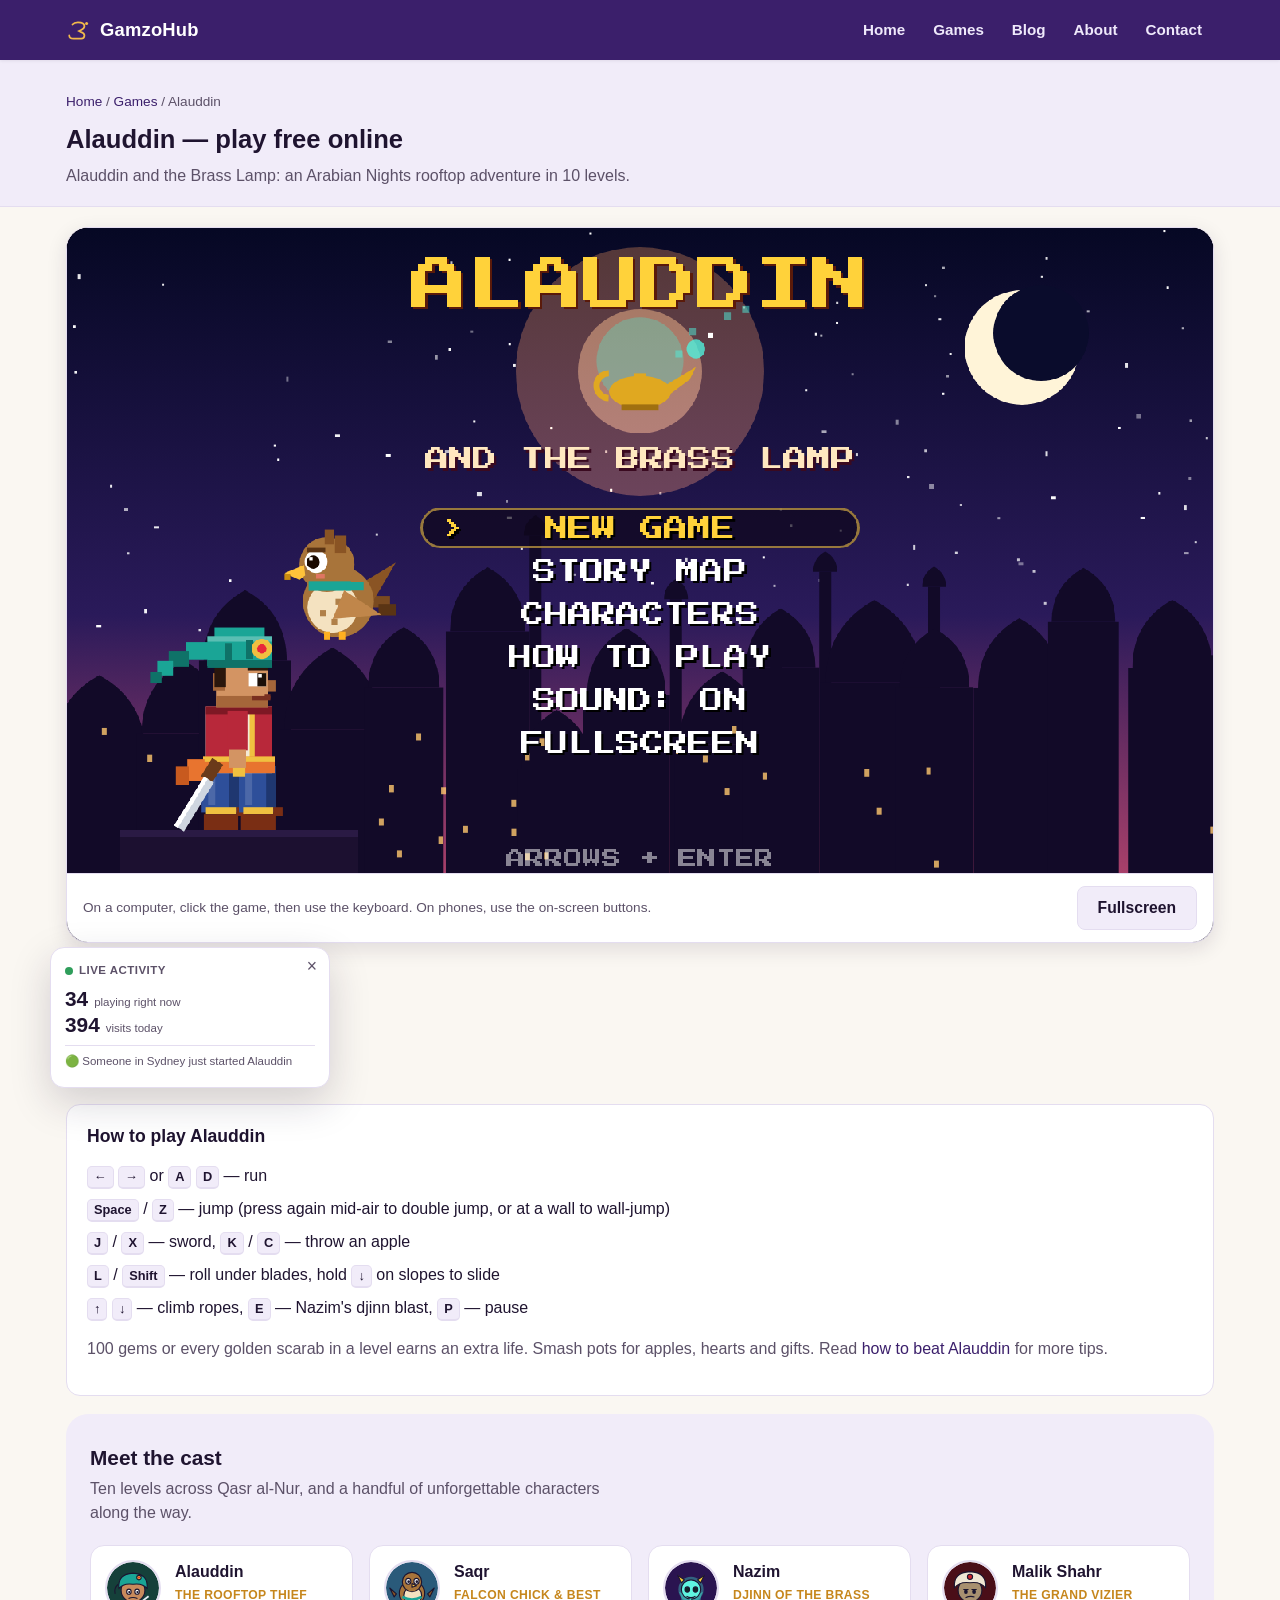
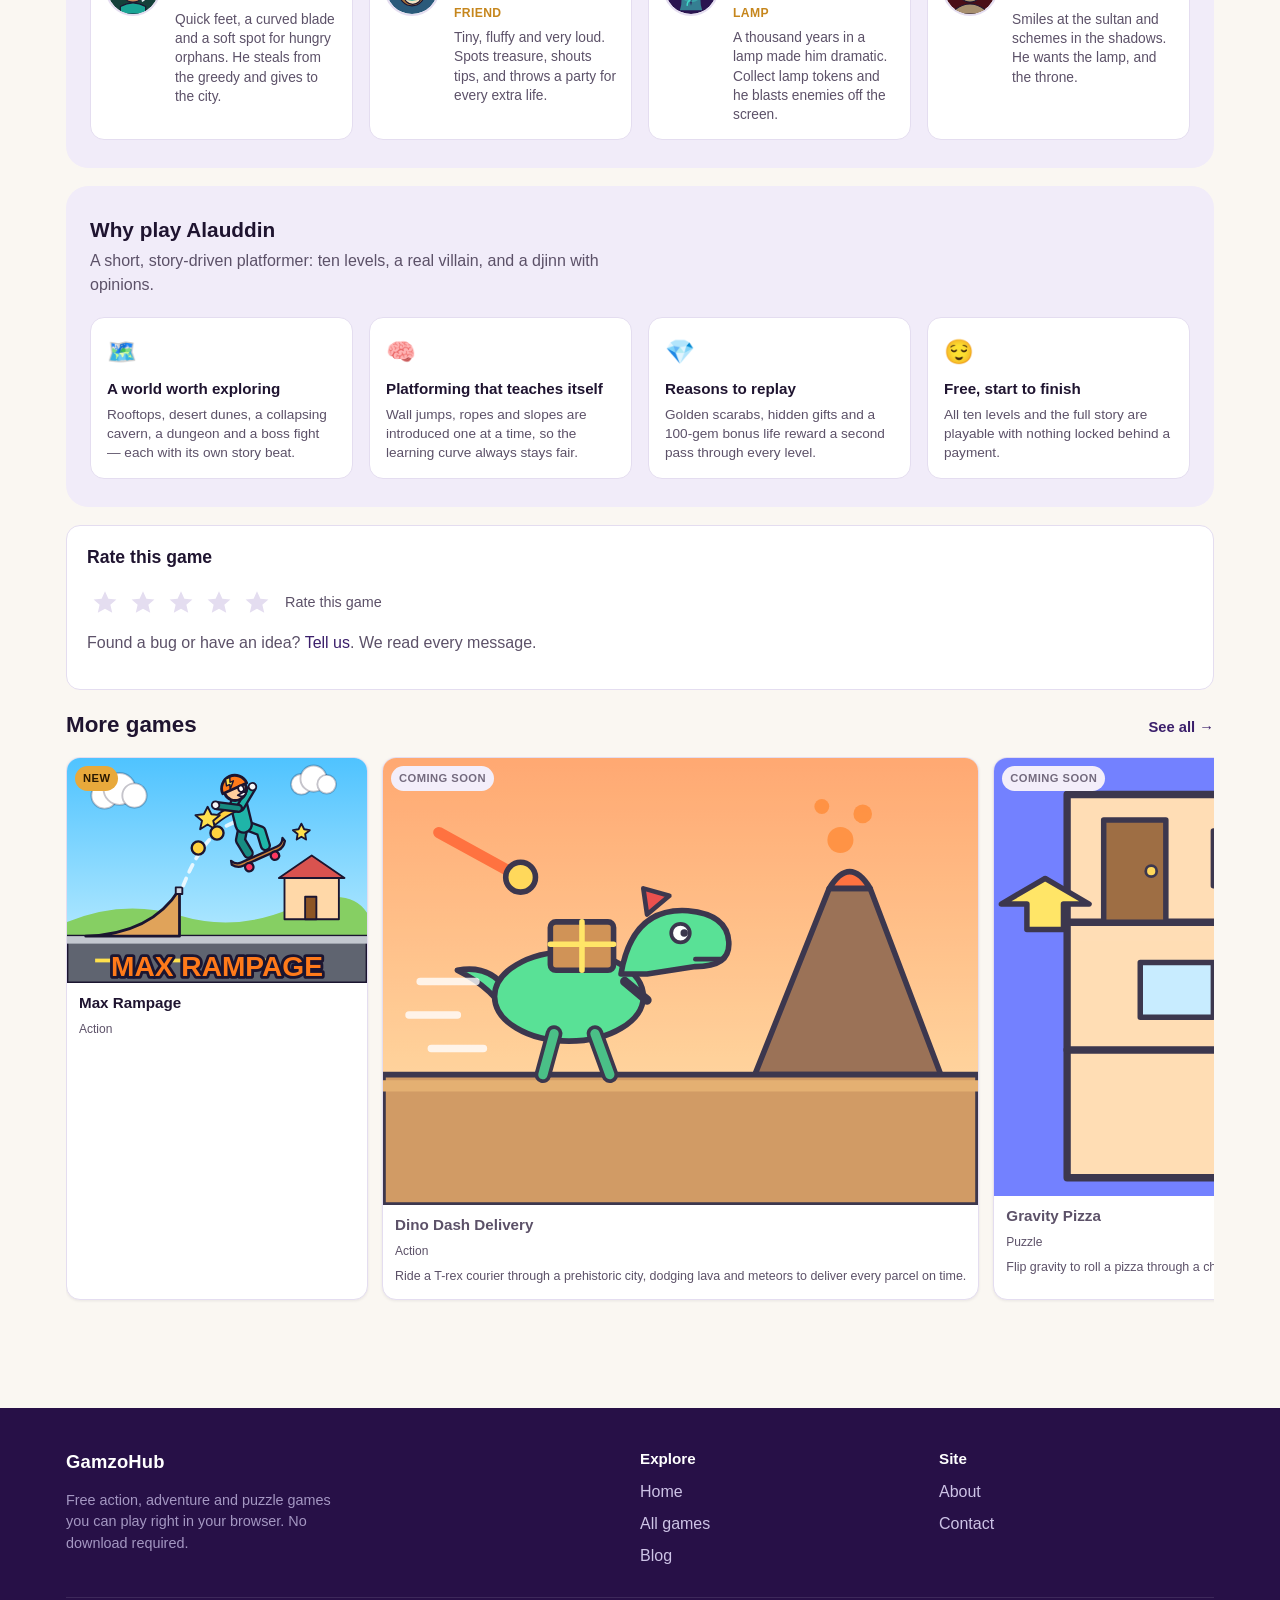
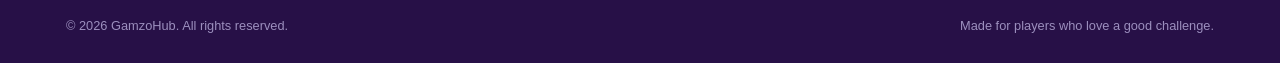
==== commit 7beb7f04: "UX Improvisation" ====
--- a/play/alauddin/index.html
+++ b/play/alauddin/index.html
@@ -80,6 +80,56 @@
         <li><kbd>↑</kbd> <kbd>↓</kbd> — climb ropes, <kbd>E</kbd> — Nazim's djinn blast, <kbd>P</kbd> — pause</li>
       </ul>
       <p class="text-muted">100 gems or every golden scarab in a level earns an extra life. Smash pots for apples, hearts and gifts. Read <a href="/blog/beat-alauddin-level-5/">how to beat Alauddin</a> for more tips.</p>
+    </section>
+
+    <section class="section-band" aria-labelledby="cast-heading">
+      <h2 id="cast-heading">Meet the cast</h2>
+      <p class="section-lede">Ten levels across Qasr al-Nur, and a handful of unforgettable characters along the way.</p>
+      <div class="cast-grid">
+        <article class="cast-card">
+          <img src="/games/alauddin/cast-alauddin.svg" alt="" width="56" height="56" loading="lazy">
+          <div><h3>Alauddin</h3><span class="cast-role">The Rooftop Thief</span><p>Quick feet, a curved blade and a soft spot for hungry orphans. He steals from the greedy and gives to the city.</p></div>
+        </article>
+        <article class="cast-card">
+          <img src="/games/alauddin/cast-saqr.svg" alt="" width="56" height="56" loading="lazy">
+          <div><h3>Saqr</h3><span class="cast-role">Falcon Chick &amp; Best Friend</span><p>Tiny, fluffy and very loud. Spots treasure, shouts tips, and throws a party for every extra life.</p></div>
+        </article>
+        <article class="cast-card">
+          <img src="/games/alauddin/cast-nazim.svg" alt="" width="56" height="56" loading="lazy">
+          <div><h3>Nazim</h3><span class="cast-role">Djinn of the Brass Lamp</span><p>A thousand years in a lamp made him dramatic. Collect lamp tokens and he blasts enemies off the screen.</p></div>
+        </article>
+        <article class="cast-card">
+          <img src="/games/alauddin/cast-vizier.svg" alt="" width="56" height="56" loading="lazy">
+          <div><h3>Malik Shahr</h3><span class="cast-role">The Grand Vizier</span><p>Smiles at the sultan and schemes in the shadows. He wants the lamp, and the throne.</p></div>
+        </article>
+      </div>
+    </section>
+
+    <section class="section-band" aria-labelledby="why-heading">
+      <h2 id="why-heading">Why play Alauddin</h2>
+      <p class="section-lede">A short, story-driven platformer: ten levels, a real villain, and a djinn with opinions.</p>
+      <div class="benefits-grid">
+        <div class="benefit-tile">
+          <span class="benefit-icon" aria-hidden="true">🗺️</span>
+          <h3>A world worth exploring</h3>
+          <p>Rooftops, desert dunes, a collapsing cavern, a dungeon and a boss fight — each with its own story beat.</p>
+        </div>
+        <div class="benefit-tile">
+          <span class="benefit-icon" aria-hidden="true">🧠</span>
+          <h3>Platforming that teaches itself</h3>
+          <p>Wall jumps, ropes and slopes are introduced one at a time, so the learning curve always stays fair.</p>
+        </div>
+        <div class="benefit-tile">
+          <span class="benefit-icon" aria-hidden="true">💎</span>
+          <h3>Reasons to replay</h3>
+          <p>Golden scarabs, hidden gifts and a 100-gem bonus life reward a second pass through every level.</p>
+        </div>
+        <div class="benefit-tile">
+          <span class="benefit-icon" aria-hidden="true">😌</span>
+          <h3>Free, start to finish</h3>
+          <p>All ten levels and the full story are playable with nothing locked behind a payment.</p>
+        </div>
+      </div>
     </section>
 
     <section class="info-card">
--- a/assets/css/style.css
+++ b/assets/css/style.css
@@ -201,25 +201,106 @@
   .nav-mobile { display: none !important; }
 }
 
-/* ---------- Hero ---------- */
-.hero {
-  background: radial-gradient(1200px 400px at 20% -10%, rgba(232, 169, 59, 0.25), transparent 60%),
-    linear-gradient(160deg, var(--brand), var(--brand-dark));
+/* ---------- Game banner (home page hero carousel) ---------- */
+.game-banner {
+  position: relative;
+  background: var(--brand-dark);
+}
+.banner-track {
+  display: flex;
+  overflow-x: auto;
+  scroll-snap-type: x mandatory;
+  scrollbar-width: none;
+  -ms-overflow-style: none;
+}
+.banner-track::-webkit-scrollbar { display: none; }
+
+.banner-slide {
+  flex: 0 0 100%;
+  scroll-snap-align: start;
+  position: relative;
+  min-height: clamp(360px, 52vw, 500px);
+  display: flex;
+  align-items: flex-end;
+  background-size: cover;
+  background-position: center;
+  background-color: var(--brand-dark);
+}
+.banner-slide::before {
+  content: "";
+  position: absolute;
+  inset: 0;
+  /* Dark enough through ~55% of the width that no bright art element (even
+     pure white) can "ghost" through behind the text column. */
+  background: linear-gradient(100deg, rgba(10, 5, 22, 0.97) 0%, rgba(10, 5, 22, 0.94) 40%, rgba(10, 5, 22, 0.55) 58%, rgba(10, 5, 22, 0.1) 78%, transparent 92%),
+    linear-gradient(to top, rgba(8, 4, 18, 0.65), transparent 55%);
+}
+.banner-content { position: relative; width: 100%; padding: 32px 0 36px; color: #fff; }
+.banner-badge {
+  display: inline-block;
+  background: var(--color-accent);
+  color: #2a1a03;
+  font-size: 0.72rem;
+  font-weight: 800;
+  text-transform: uppercase;
+  letter-spacing: 0.05em;
+  padding: 4px 10px;
+  border-radius: 999px;
+  margin-bottom: 10px;
+}
+.banner-title { font-size: clamp(1.9rem, 5vw, 3.2rem); line-height: 1.08; margin: 0 0 4px; }
+.banner-tagline { font-size: 1.05rem; font-weight: 700; color: var(--color-accent); margin: 0 0 10px; }
+.banner-story { font-size: 1rem; color: #ebe4fb; max-width: 56ch; margin: 0 0 14px; line-height: 1.5; }
+.banner-meta { font-size: 0.82rem; color: #c6b9e8; margin: 0 0 18px; }
+.banner-actions { display: flex; gap: 12px; flex-wrap: wrap; }
+
+.banner-arrow {
+  position: absolute;
+  top: 50%;
+  transform: translateY(-50%);
+  z-index: 5;
+  width: 44px;
+  height: 44px;
+  border-radius: 50%;
+  border: none;
+  background: rgba(14, 7, 28, 0.55);
   color: #fff;
-  padding: 44px 0 56px;
-}
-.hero h1 {
-  font-size: clamp(1.7rem, 5vw, 2.7rem);
-  margin: 0 0 10px;
-  line-height: 1.15;
-}
-.hero p {
-  color: #e7defa;
-  font-size: 1.05rem;
-  max-width: 55ch;
-  margin: 0 0 20px;
-}
-.hero-actions { display: flex; gap: 12px; flex-wrap: wrap; }
+  font-size: 1.6rem;
+  line-height: 1;
+  cursor: pointer;
+  display: flex;
+  align-items: center;
+  justify-content: center;
+}
+.banner-arrow:hover { background: rgba(14, 7, 28, 0.8); }
+.banner-arrow.prev { left: 14px; }
+.banner-arrow.next { right: 14px; }
+@media (max-width: 700px) { .banner-arrow { display: none; } }
+
+.banner-dots {
+  position: absolute;
+  left: 0;
+  right: 0;
+  bottom: 14px;
+  z-index: 5;
+  display: flex;
+  justify-content: center;
+  gap: 8px;
+}
+.banner-dot {
+  width: 9px;
+  height: 9px;
+  border-radius: 50%;
+  border: none;
+  background: rgba(255, 255, 255, 0.4);
+  cursor: pointer;
+  padding: 0;
+}
+.banner-dot.is-active { background: var(--color-accent); width: 22px; border-radius: 5px; }
+@media (prefers-reduced-motion: reduce) {
+  .banner-track { scroll-behavior: auto; }
+  .banner-dot, .banner-dot.is-active { transition: none; }
+}
 
 /* ---------- Buttons ---------- */
 .btn {
@@ -505,6 +586,57 @@
 }
 .instructions-card h2, .info-card h2 { margin-top: 0; font-size: 1.1rem; }
 
+/* ---------- Cast + "why play" sections (play pages) ---------- */
+.section-band {
+  background: var(--color-surface-2);
+  border-radius: var(--radius-lg);
+  padding: 28px 24px;
+  margin-bottom: 18px;
+}
+.section-band h2 { margin: 0 0 4px; font-size: 1.3rem; }
+.section-band .section-lede { margin: 0 0 20px; color: var(--color-text-muted); max-width: 62ch; }
+
+.cast-grid {
+  display: grid;
+  grid-template-columns: repeat(auto-fit, minmax(220px, 1fr));
+  gap: 16px;
+}
+.cast-card {
+  display: flex;
+  gap: 14px;
+  background: var(--color-surface);
+  border: 1px solid var(--color-border);
+  border-radius: var(--radius-md);
+  padding: 14px;
+  transition: transform 0.15s ease, box-shadow 0.15s ease;
+}
+.cast-card:hover { transform: translateY(-3px); box-shadow: var(--shadow-md); }
+.cast-card img {
+  width: 56px;
+  height: 56px;
+  border-radius: 50%;
+  flex: none;
+  border: 2px solid var(--color-border);
+}
+.cast-card h3 { margin: 0 0 2px; font-size: 1rem; }
+.cast-card .cast-role { display: block; font-size: 0.76rem; font-weight: 700; color: var(--color-accent-dark); text-transform: uppercase; letter-spacing: 0.03em; margin-bottom: 6px; }
+.cast-card p { margin: 0; font-size: 0.86rem; color: var(--color-text-muted); line-height: 1.4; }
+
+.benefits-grid {
+  display: grid;
+  grid-template-columns: repeat(auto-fit, minmax(240px, 1fr));
+  gap: 16px;
+}
+.benefit-tile {
+  background: var(--color-surface);
+  border: 1px solid var(--color-border);
+  border-radius: var(--radius-md);
+  padding: 16px;
+}
+.benefit-tile .benefit-icon { font-size: 1.5rem; display: block; margin-bottom: 8px; }
+.benefit-tile h3 { margin: 0 0 4px; font-size: 0.95rem; }
+.benefit-tile p { margin: 0; font-size: 0.85rem; color: var(--color-text-muted); line-height: 1.4; }
+
 .related-strip {
   display: flex;
   gap: 14px;
